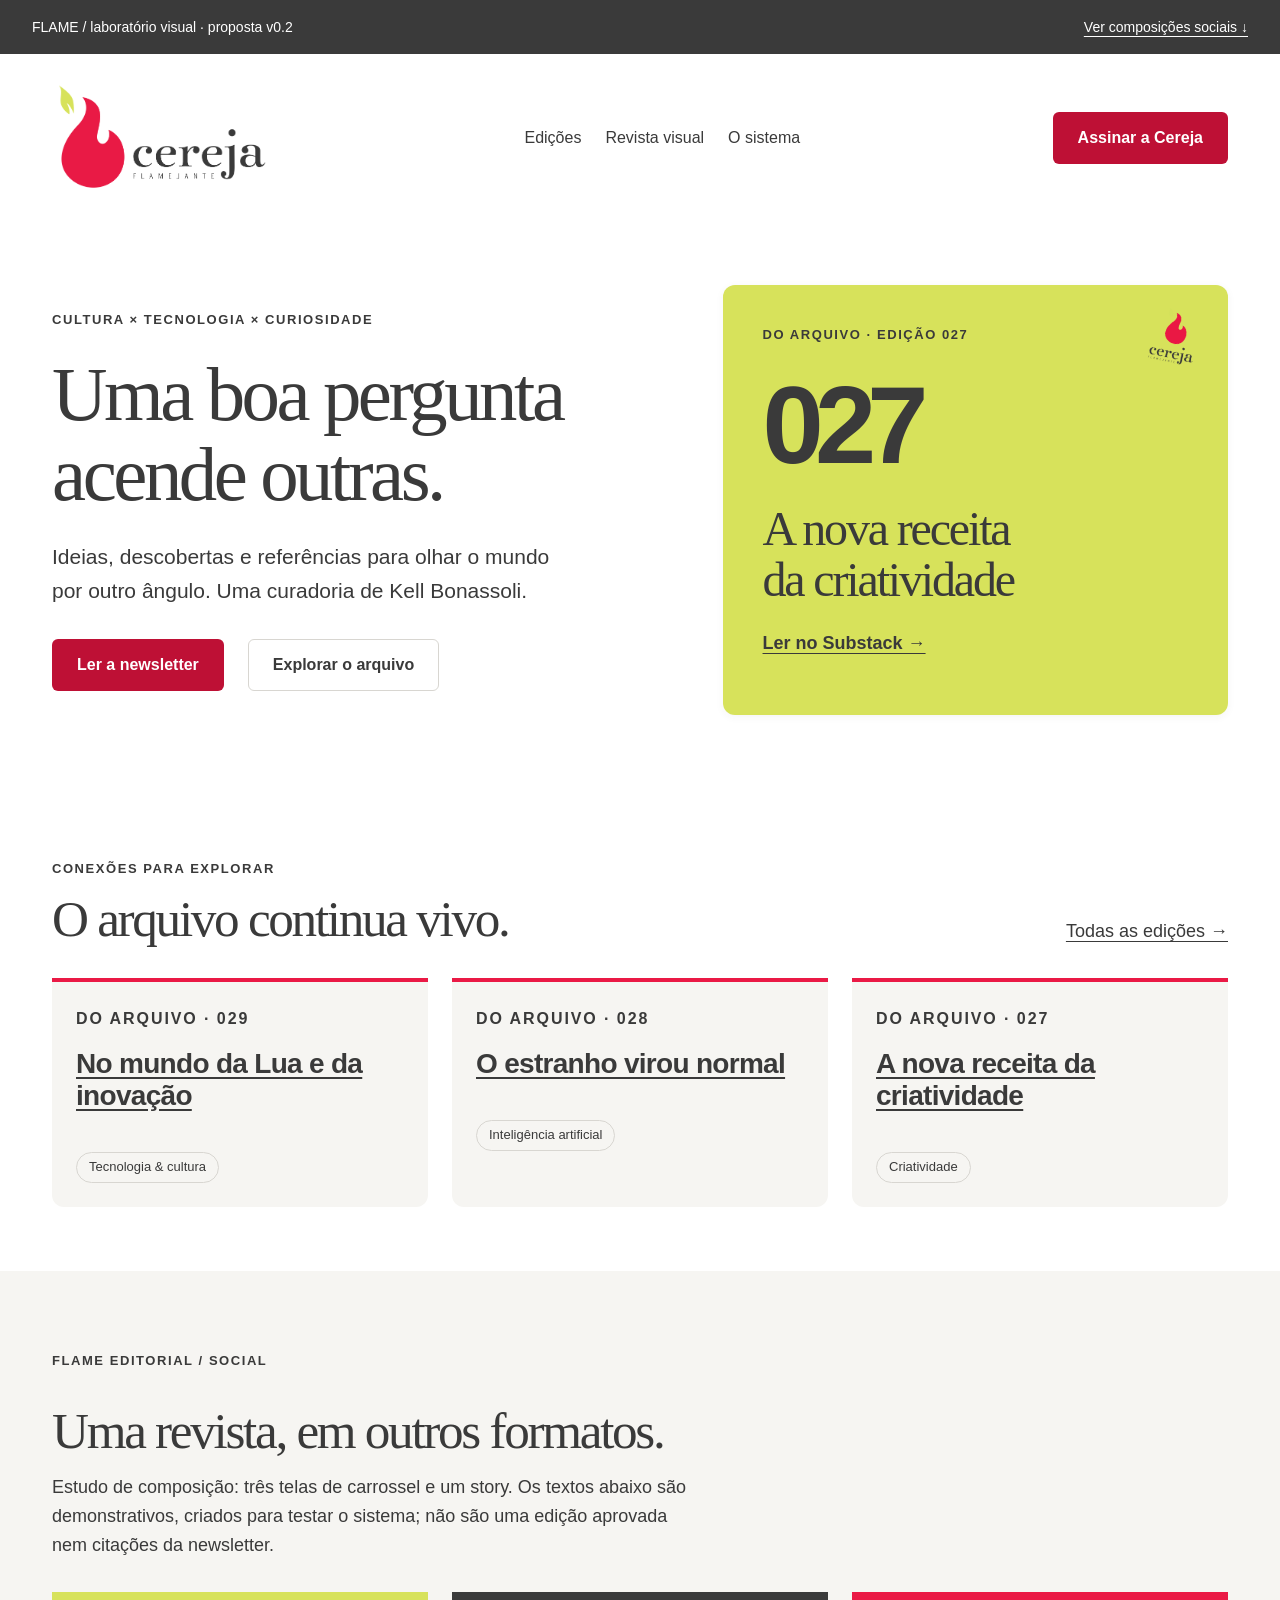
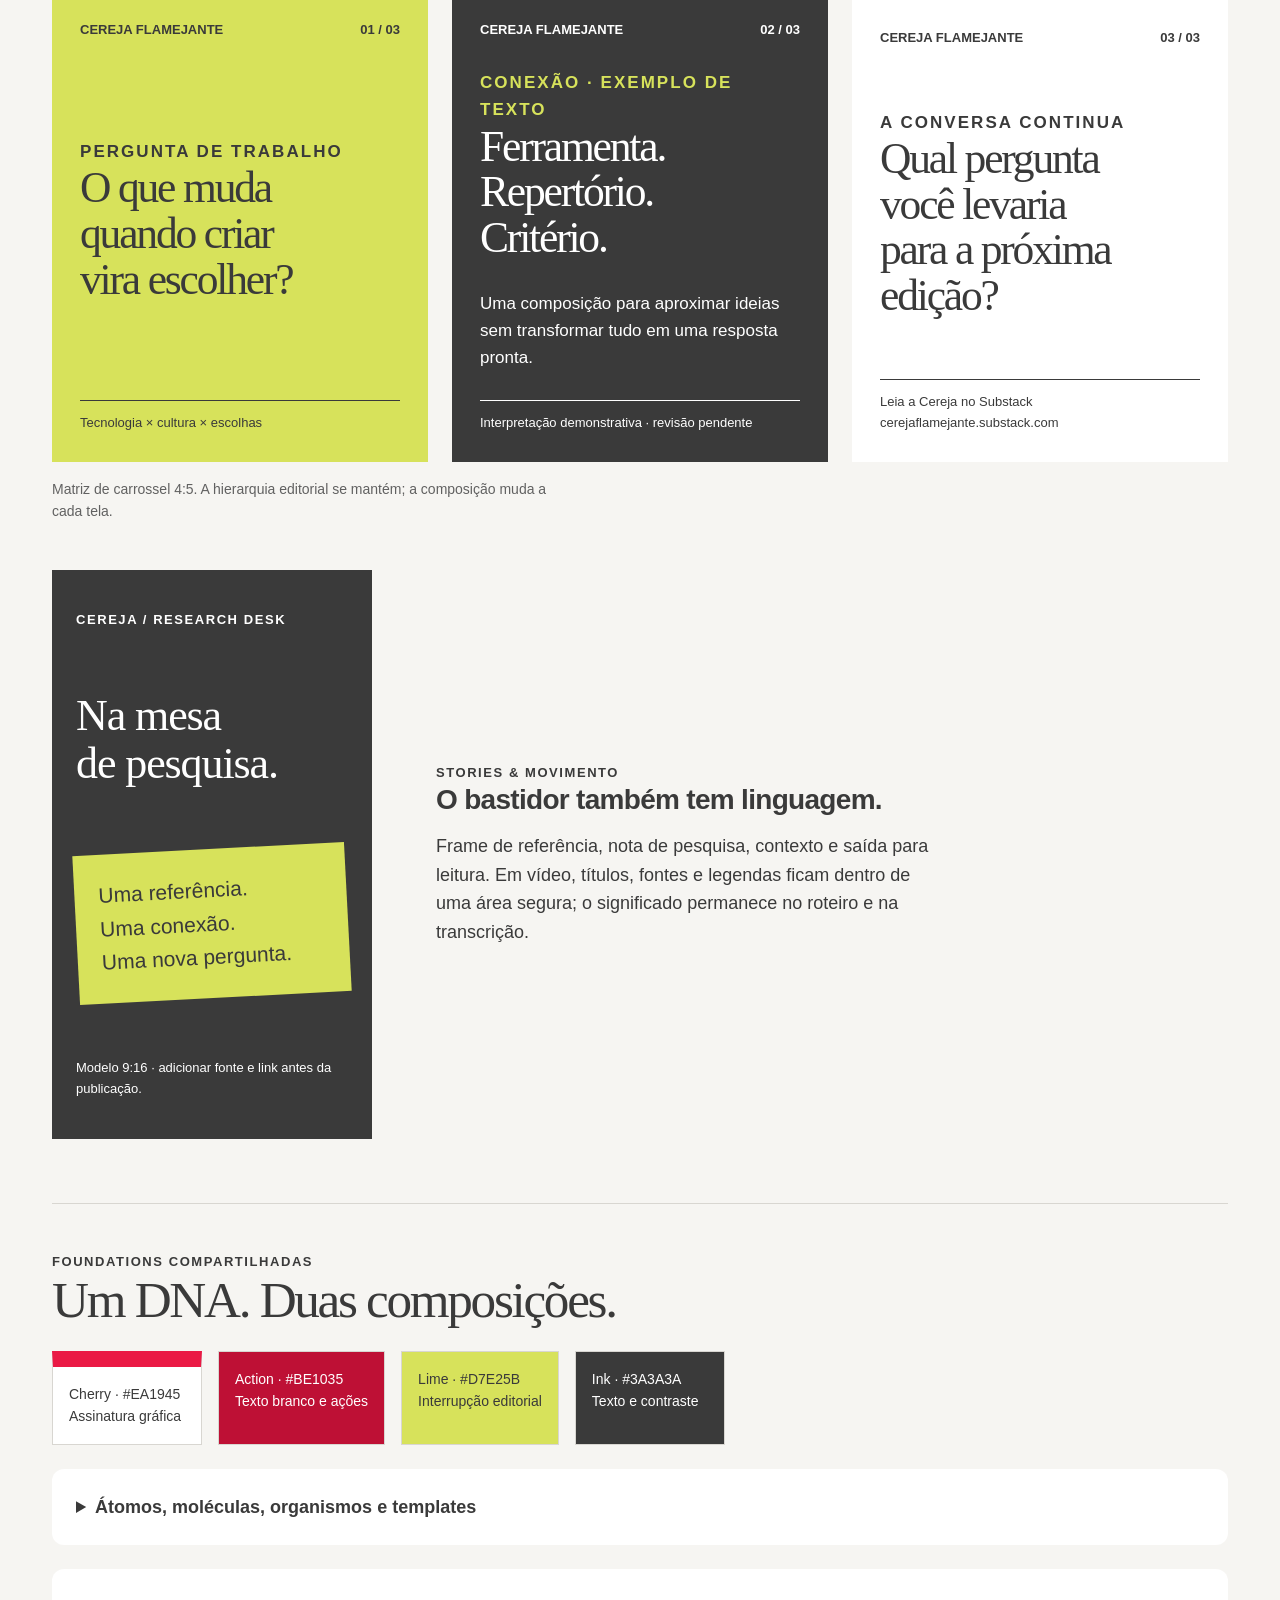
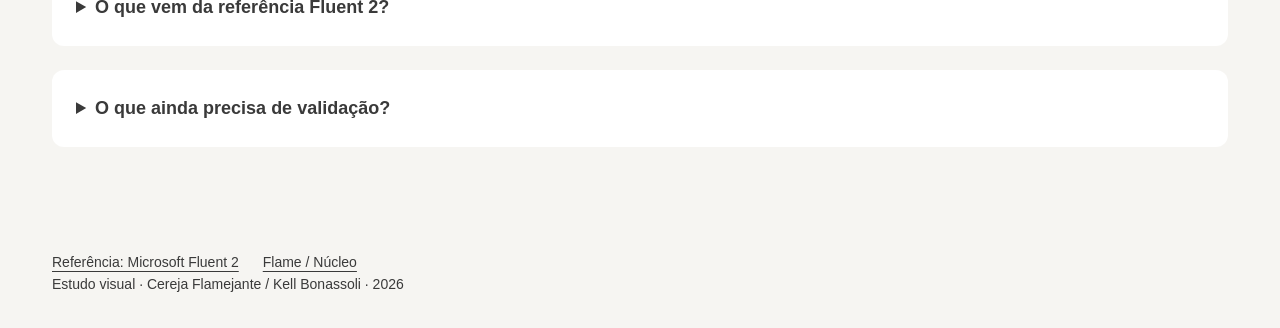
==== brand/flame/prototype/index.html @ 0064be0f "feat(flame): add Cereja web and social visual prototype" ====
<!doctype html>
<html lang="pt-BR"><head><meta charset="utf-8"><meta name="viewport" content="width=device-width,initial-scale=1"><title>Flame × Fluent 2 — laboratório visual Cereja</title><link rel="stylesheet" href="tokens.css"><link rel="icon" href="assets/simbolo.png"></head>
<body><a class="skip" href="#conteudo">Pular para o conteúdo</a>
<div class="top"><span>FLAME / laboratório visual · proposta v0.2</span><a href="#social">Ver composições sociais ↓</a></div>
<main id="conteudo">
<div class="site"><div class="wrap">
<header><img class="logo" src="assets/logo.png" alt="Cereja Flamejante"><nav aria-label="Navegação do protótipo"><a href="#edicoes">Edições</a><a href="#social">Revista visual</a><a href="#sistema">O sistema</a></nav><a class="button" href="https://cerejaflamejante.substack.com/">Assinar a Cereja</a></header>
<section class="hero" aria-label="Abertura do site"><div><p class="eyebrow">Cultura × tecnologia × curiosidade</p><h1>Uma boa pergunta<br>acende outras.</h1><p class="lead">Ideias, descobertas e referências para olhar o mundo por outro ângulo. Uma curadoria de Kell Bonassoli.</p><div class="actions"><a class="button" href="https://cerejaflamejante.substack.com/">Ler a newsletter</a><a class="button secondary" href="#edicoes">Explorar o arquivo</a></div></div>
<aside class="cover"><img class="mark" src="assets/simbolo.png" alt=""><p class="eyebrow">Do arquivo · edição 027</p><div class="number" aria-hidden="true">027</div><h2>A nova receita<br>da criatividade</h2><a class="read" href="https://cerejaflamejante.substack.com/p/027-a-nova-receita-da-criatividade">Ler no Substack →</a></aside></section>
<section id="edicoes" class="section"><div class="section-heading"><div><p class="eyebrow">Conexões para explorar</p><h2>O arquivo continua vivo.</h2></div><a href="https://cerejaflamejante.substack.com/archive">Todas as edições →</a></div>
<div class="issue-grid"><article class="issue"><p class="eyebrow">Do arquivo · 029</p><h3><a href="https://cerejaflamejante.substack.com/p/029-no-mundo-da-lua-e-da-inovacao">No mundo da Lua e da inovação</a></h3><span class="tag">Tecnologia & cultura</span></article><article class="issue"><p class="eyebrow">Do arquivo · 028</p><h3><a href="https://cerejaflamejante.substack.com/p/028-o-estranho-virou-normal">O estranho virou normal</a></h3><span class="tag">Inteligência artificial</span></article><article class="issue"><p class="eyebrow">Do arquivo · 027</p><h3><a href="https://cerejaflamejante.substack.com/p/027-a-nova-receita-da-criatividade">A nova receita da criatividade</a></h3><span class="tag">Criatividade</span></article></div></section>
</div></div>
<div class="wrap">
<section id="social" class="lab"><p class="eyebrow">Flame Editorial / Social</p><h2>Uma revista, em outros formatos.</h2><p>Estudo de composição: três telas de carrossel e um story. Os textos abaixo são demonstrativos, criados para testar o sistema; não são uma edição aprovada nem citações da newsletter.</p>
<div class="social-grid">
<article class="slide"><div class="ordinal"><span>CEREJA FLAMEJANTE</span><span>01 / 03</span></div><div><p class="eyebrow">Pergunta de trabalho</p><h3>O que muda<br>quando criar<br>vira escolher?</h3></div><p class="bottom">Tecnologia × cultura × escolhas</p></article>
<article class="slide dark"><div class="ordinal"><span>CEREJA FLAMEJANTE</span><span>02 / 03</span></div><div><p class="eyebrow">Conexão · exemplo de texto</p><h3>Ferramenta.<br>Repertório.<br>Critério.</h3></div><p>Uma composição para aproximar ideias sem transformar tudo em uma resposta pronta.</p><p class="bottom">Interpretação demonstrativa · revisão pendente</p></article>
<article class="slide paper"><div class="ordinal"><span>CEREJA FLAMEJANTE</span><span>03 / 03</span></div><div><p class="eyebrow">A conversa continua</p><h3>Qual pergunta<br>você levaria<br>para a próxima<br>edição?</h3></div><p class="bottom">Leia a Cereja no Substack<br>cerejaflamejante.substack.com</p></article>
</div>
<p class="caption">Matriz de carrossel 4:5. A hierarquia editorial se mantém; a composição muda a cada tela.</p>
<div class="story-row"><article class="story"><p class="eyebrow">Cereja / Research Desk</p><h3>Na mesa<br>de pesquisa.</h3><p class="note">Uma referência.<br>Uma conexão.<br>Uma nova pergunta.</p><p class="story-meta">Modelo 9:16 · adicionar fonte e link antes da publicação.</p></article><div class="story-description"><p class="eyebrow">Stories & movimento</p><h3>O bastidor também tem linguagem.</h3><p>Frame de referência, nota de pesquisa, contexto e saída para leitura. Em vídeo, títulos, fontes e legendas ficam dentro de uma área segura; o significado permanece no roteiro e na transcrição.</p></div></div>
</section>
<section id="sistema" class="spec"><p class="eyebrow">Foundations compartilhadas</p><h2>Um DNA. Duas composições.</h2><div class="swatches"><div class="swatch cherry">Cherry · #EA1945<br>Assinatura gráfica</div><div class="swatch action">Action · #BE1035<br>Texto branco e ações</div><div class="swatch lime">Lime · #D7E25B<br>Interrupção editorial</div><div class="swatch ink">Ink · #3A3A3A<br>Texto e contraste</div></div>
<details><summary>Átomos, moléculas, organismos e templates</summary><p>Átomos: cor, tipo, espaço, borda, forma e foco. Moléculas: ação, metadado, tag e referência. Organismos: hero, coleção de edições, sequência editorial e Research Desk. Templates: abertura web, carrossel 4:5 e story 9:16.</p></details>
<details><summary>O que vem da referência Fluent 2?</summary><p>Superfícies, profundidade discreta, controles suaves e organização por tokens. Esta implementação HTML/CSS é original para Flame e não usa a biblioteca Fluent UI. A direção editorial e os assets são da Cereja. Nenhuma fonte, ícone ou imagem da Microsoft foi incorporada.</p></details>
<details><summary>O que ainda precisa de validação?</summary><p>Tipografia definitiva da marca, avaliação visual de Kell, zoom, leitor de tela, áreas seguras por plataforma e exportação final de peças. Este protótipo não altera o site em produção.</p></details>
</section>
<footer><a href="https://fluent2.microsoft.design/">Referência: Microsoft Fluent 2</a><a href="https://github.com/eusouakell/cereja-knowledge-system">Flame / Núcleo</a><p>Estudo visual · Cereja Flamejante / Kell Bonassoli · 2026</p></footer></div>
</main></body></html>
---- brand/flame/prototype/tokens.css ----
:root{
--flame-brand-cherry:#EA1945;--flame-action-cherry:#BE1035;--flame-brand-lime:#D7E25B;--flame-ink:#3A3A3A;
--color-canvas:#fff;--color-surface-soft:#F6F5F2;--color-surface-raised:#fff;--color-text:var(--flame-ink);--color-muted:#616161;--color-border:#D8D6D1;--color-action:var(--flame-action-cherry);--color-focus:var(--flame-action-cherry);
--font-display:Georgia,'Times New Roman',serif;--font-body:Arial,Helvetica,sans-serif;
--space-xs:4px;--space-sm:8px;--space-md:16px;--space-lg:24px;--space-xl:32px;--space-section:64px;
--radius-control:6px;--radius-surface:12px;--radius-editorial:0;--radius-tag:999px;
--shadow-rest:0 2px 8px #3a3a3a0d;--shadow-hover:0 8px 24px #3a3a3a14;--motion-fast:160ms;--ease-standard:cubic-bezier(.2,.7,.2,1);
}
*{box-sizing:border-box}html{scroll-behavior:auto}body{margin:0;background:var(--color-surface-soft);color:var(--color-text);font:18px/1.6 var(--font-body)}a{color:inherit;text-underline-offset:4px}a:hover{color:var(--color-action)}a:focus-visible,summary:focus-visible{outline:3px solid var(--color-focus);outline-offset:5px}h1,h2,h3,p{margin:0}h1,h2{font-family:var(--font-display);font-weight:400;letter-spacing:-.045em;line-height:1.05}h1{font-size:clamp(48px,6vw,84px)}h2{font-size:clamp(36px,4vw,56px)}h3{line-height:1.15;letter-spacing:-.025em;font-size:28px}.wrap{max-width:1240px;margin:auto;padding:0 32px}.top{padding:16px 32px;background:var(--flame-ink);color:white;font-size:14px;display:flex;justify-content:space-between;gap:16px;flex-wrap:wrap}.top a:hover{color:var(--flame-brand-lime)}.site{background:var(--color-canvas)}header{padding:28px 0;display:flex;justify-content:space-between;align-items:center;gap:24px}.logo{width:220px;height:auto}nav,.actions{display:flex;align-items:center;gap:24px;flex-wrap:wrap}nav a{text-decoration:none;font-size:16px}.button{display:inline-flex;align-items:center;justify-content:center;min-height:48px;padding:12px 24px;border-radius:var(--radius-control);background:var(--color-action);color:white;font-size:16px;font-weight:700;text-decoration:none;border:1px solid transparent;transition:box-shadow var(--motion-fast) var(--ease-standard)}.button:hover{color:white;box-shadow:var(--shadow-hover)}.secondary{background:white;border-color:var(--color-border);color:var(--flame-ink)}.secondary:hover{color:var(--color-action)}.eyebrow{font-size:13px;font-weight:700;text-transform:uppercase;letter-spacing:.12em}.hero{display:grid;grid-template-columns:1.2fr 1fr;gap:64px;align-items:center;padding:64px 0 80px}.hero .eyebrow{margin-bottom:24px}.lead{font-size:21px;max-width:45ch;margin:24px 0 32px}.cover{position:relative;padding:40px;background:var(--flame-brand-lime);border-radius:var(--radius-surface);box-shadow:var(--shadow-rest);overflow:hidden;min-height:430px}.cover .number{font-size:110px;font-weight:800;line-height:1;letter-spacing:-.08em;margin:24px 0}.cover h2{font-size:48px}.cover .read{display:inline-block;margin-top:24px;font-weight:700}.cover .mark{position:absolute;right:24px;top:24px;width:58px;transform:rotate(12deg)}.section{padding:64px 0}.section-heading{display:flex;justify-content:space-between;align-items:end;gap:24px;margin-bottom:32px}.section-heading h2{margin-top:12px}.issue-grid{display:grid;grid-template-columns:repeat(3,1fr);gap:24px}.issue{border-top:4px solid var(--flame-brand-cherry);padding:24px;background:var(--color-surface-soft);border-radius:0 0 var(--radius-surface) var(--radius-surface)}.issue h3{margin:16px 0}.issue p{font-size:16px}.tag{display:inline-block;border:1px solid var(--color-border);border-radius:var(--radius-tag);padding:4px 12px;font-size:13px;margin-top:24px}.lab{padding:64px 0}.lab>p{max-width:65ch;margin:16px 0 32px}.social-grid{display:grid;grid-template-columns:repeat(3,1fr);gap:24px}.slide{aspect-ratio:4/5;padding:28px;background:var(--flame-brand-lime);display:flex;flex-direction:column;justify-content:space-between;overflow:hidden}.slide h3{font-family:var(--font-display);font-weight:400;font-size:clamp(32px,3.4vw,48px);letter-spacing:-.05em;line-height:1.05}.slide p{font-size:17px}.slide .ordinal{font-size:13px;font-weight:700;display:flex;justify-content:space-between}.slide .giant{font-size:72px;line-height:1;font-weight:800;letter-spacing:-.07em}.slide.dark{background:var(--flame-ink);color:white}.slide.dark .eyebrow{color:var(--flame-brand-lime)}.slide.paper{background:white;border-top:8px solid var(--flame-brand-cherry)}.slide .bottom{font-size:13px;border-top:1px solid currentColor;padding-top:12px}.story-row{display:grid;grid-template-columns:320px 1fr;gap:64px;align-items:center;margin-top:48px}.story{aspect-ratio:9/16;background:var(--flame-ink);color:white;padding:40px 24px;display:flex;flex-direction:column;justify-content:space-between}.story h3{font:400 44px/1.1 var(--font-display)}.story .note{padding:24px;background:var(--flame-brand-lime);color:var(--flame-ink);transform:rotate(-3deg);font-size:21px}.story-meta{font-size:13px}.story-description h3{margin-bottom:16px}.story-description p{max-width:50ch}.spec{padding:48px 0;border-top:1px solid var(--color-border)}details{margin:24px 0;background:white;padding:24px;border-radius:var(--radius-surface)}summary{cursor:pointer;font-weight:700}details p{margin-top:16px}.swatches{display:flex;gap:16px;flex-wrap:wrap;margin:24px 0}.swatch{padding:16px;border:1px solid var(--color-border);min-width:150px;font-size:14px}.cherry{background:white;border-top:16px solid var(--flame-brand-cherry)}.action{background:var(--color-action);color:white}.lime{background:var(--flame-brand-lime)}.ink{background:var(--flame-ink);color:white}.skip{position:absolute;top:-100px;left:16px;background:white;padding:16px;z-index:2}.skip:focus{top:16px}.caption{font-size:14px;color:var(--color-muted);margin-top:16px}footer{padding:32px 0;font-size:14px}footer a{margin-right:24px}
@media(max-width:900px){header{flex-wrap:wrap}header nav{order:3;width:100%}.hero{gap:32px}.issue-grid{grid-template-columns:1fr}.social-grid{grid-template-columns:repeat(2,1fr)}.slide h3{font-size:40px}}
@media(max-width:620px){.wrap{padding:0 20px}.top{padding:12px 20px}.hero{grid-template-columns:1fr;padding-top:32px;gap:32px}.logo{width:180px}.hero .cover{min-height:380px;padding:28px}.section-heading{align-items:start;flex-direction:column}.social-grid{grid-template-columns:1fr}.slide{max-width:420px;width:100%;margin:auto}.slide h3{font-size:48px}.story-row{grid-template-columns:1fr;gap:32px}.story{max-width:320px;width:100%;margin:auto}.section,.lab{padding:48px 0}.lead{font-size:20px}}
@media(prefers-reduced-motion:reduce){html{scroll-behavior:auto}*{transition:none!important}}
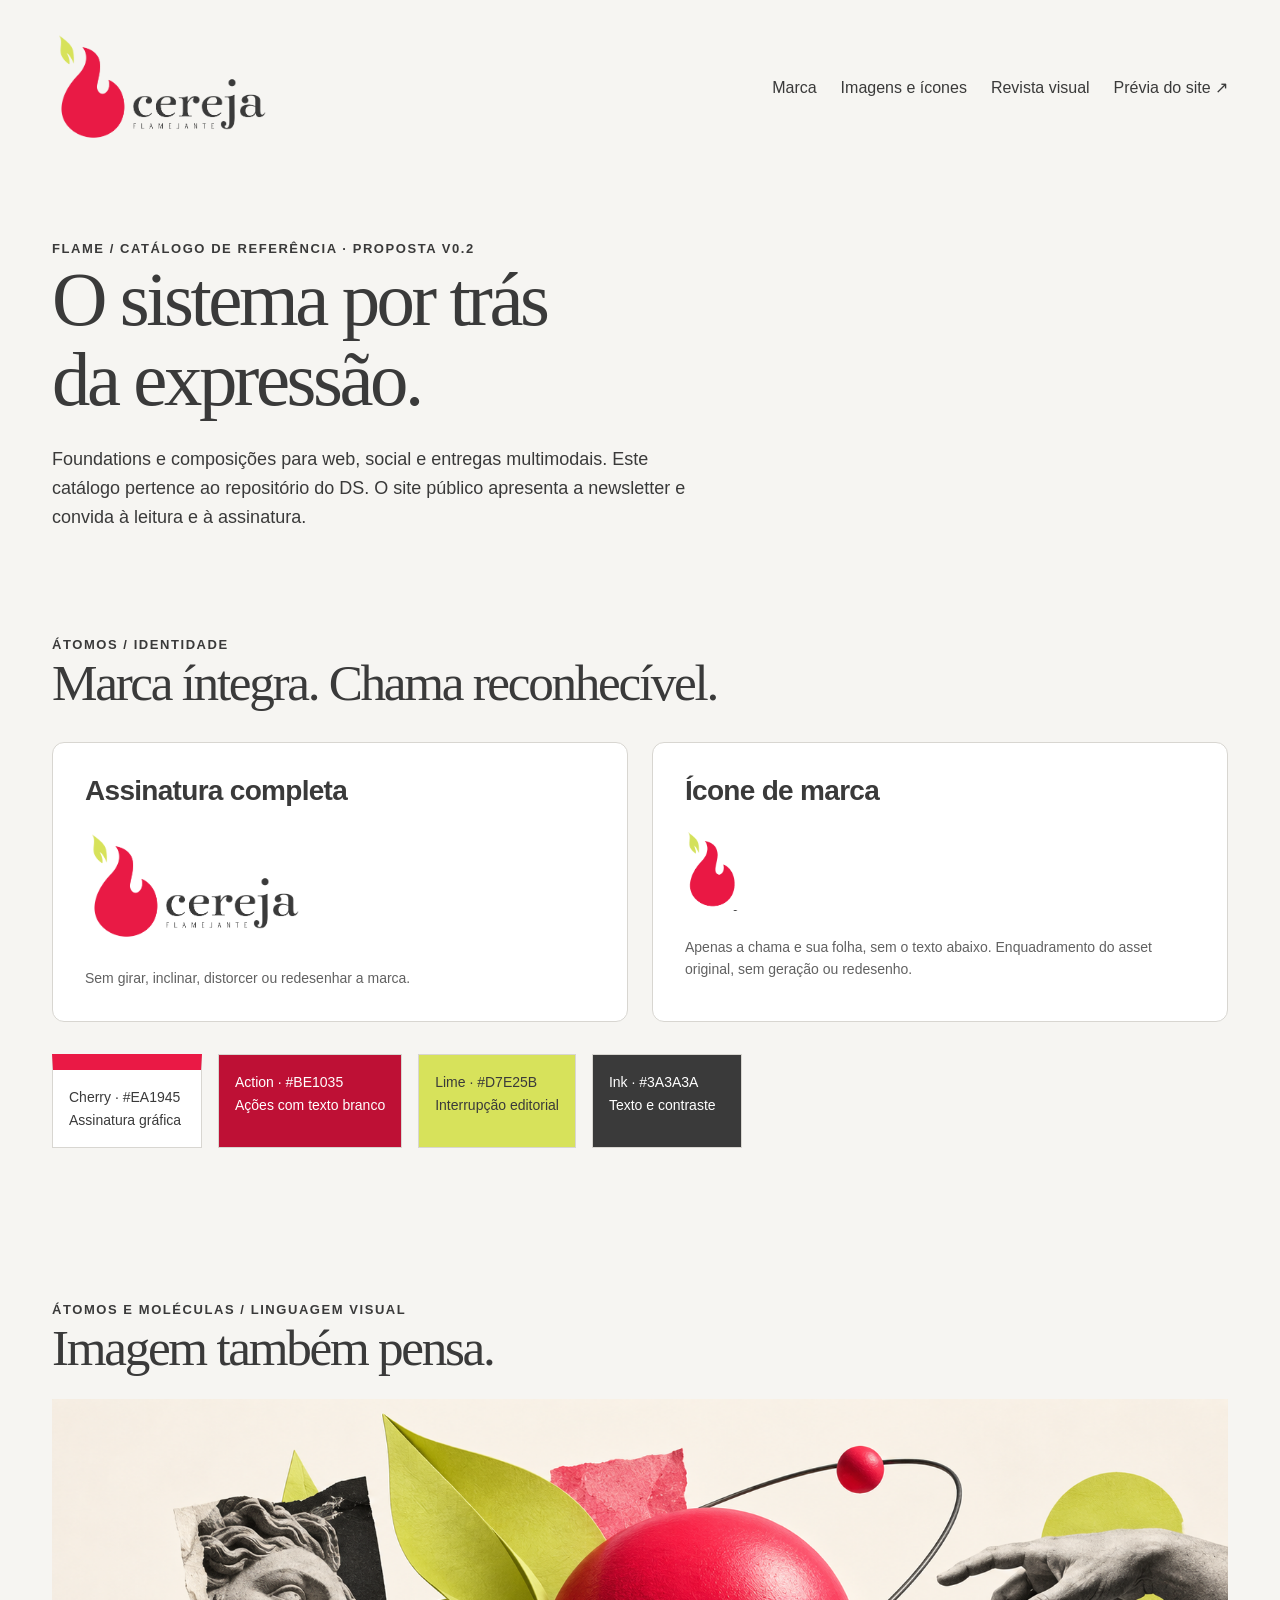
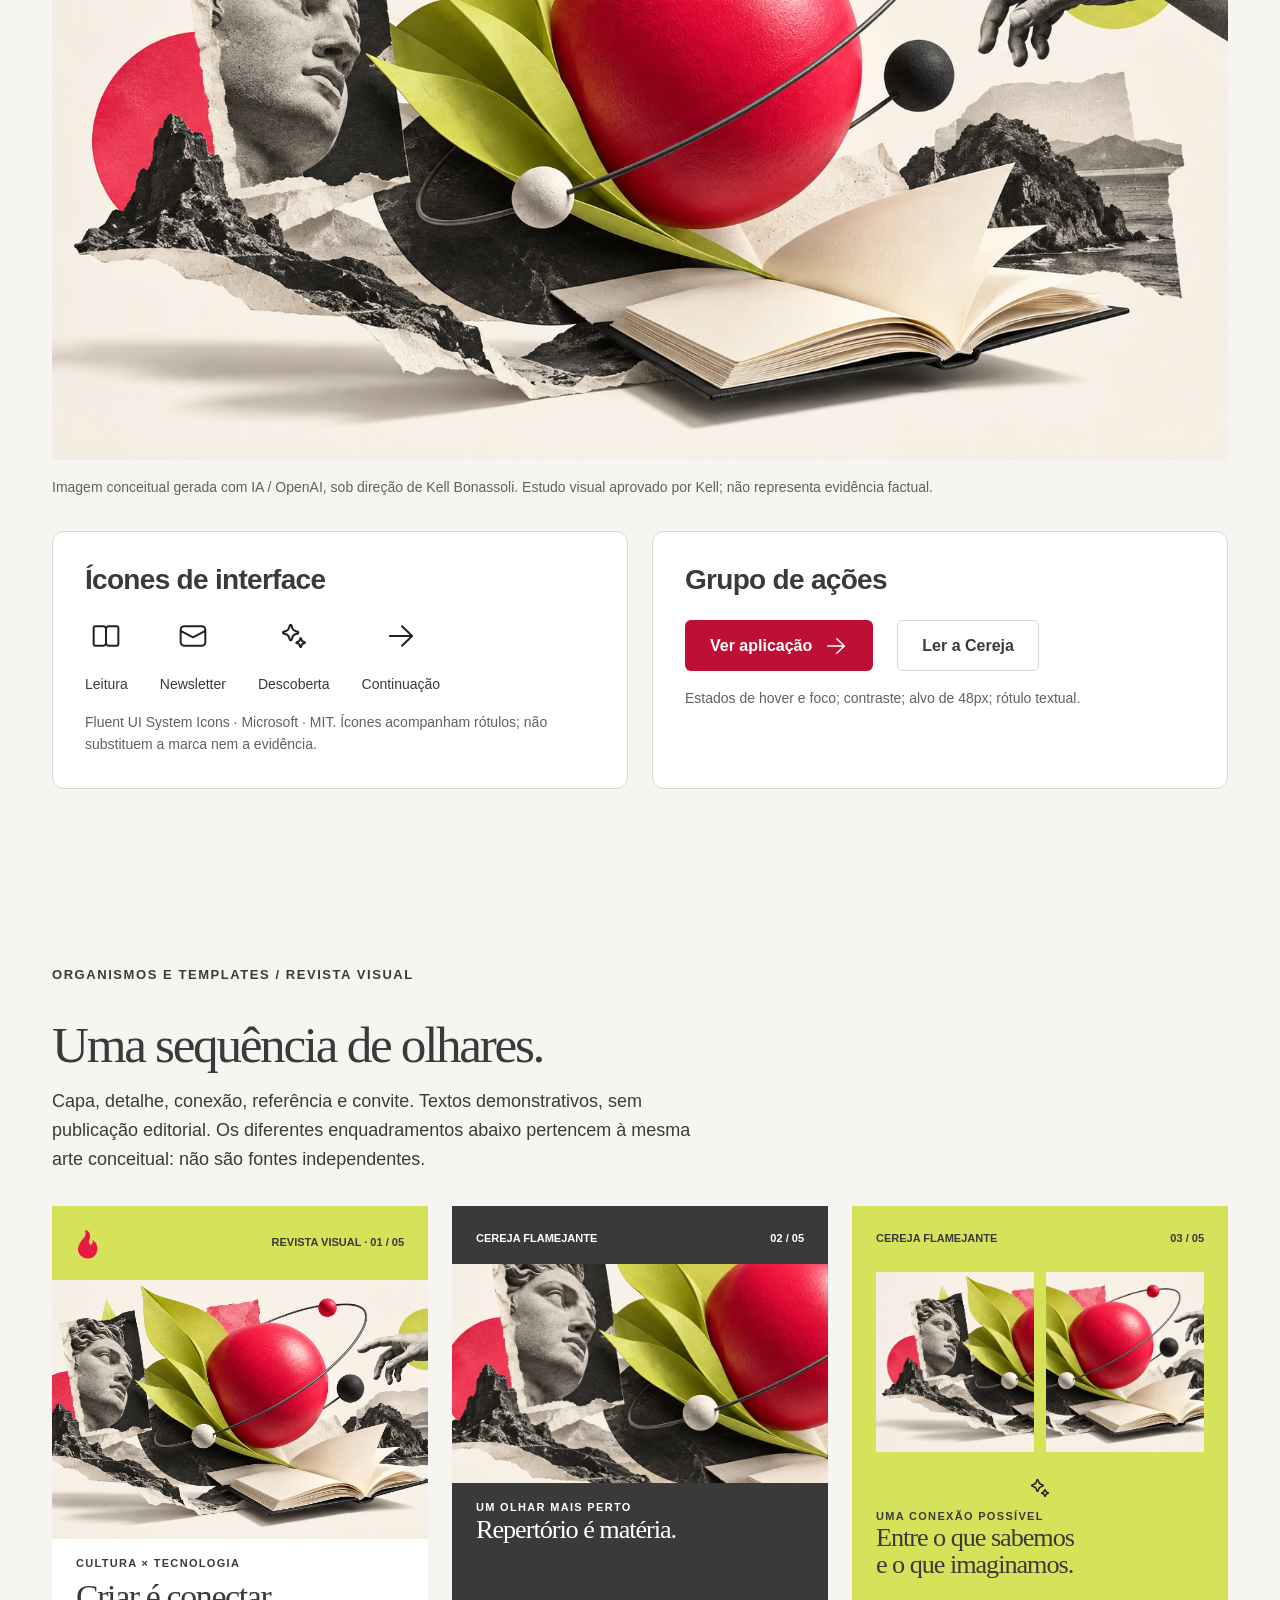
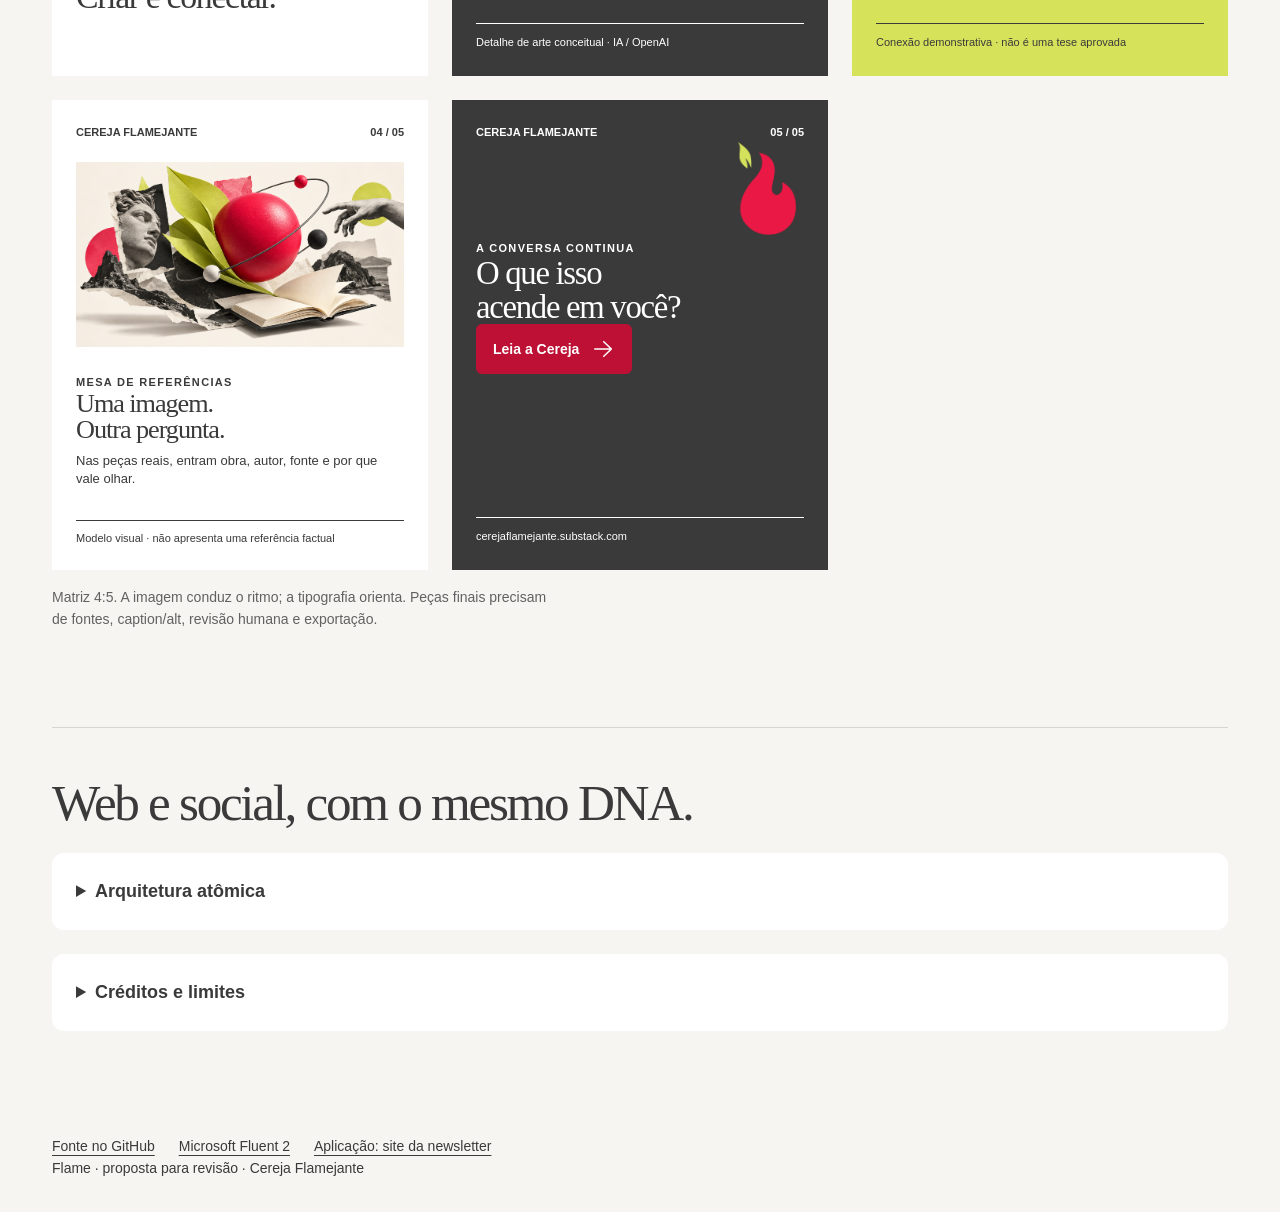
==== commit 7a6785e6: "feat(flame): separate catalogue and newsletter site; add visual media and brand rules" ====
--- a/brand/flame/prototype/index.html
+++ b/brand/flame/prototype/index.html
@@ -1,29 +1,17 @@
-<!doctype html>
-<html lang="pt-BR"><head><meta charset="utf-8"><meta name="viewport" content="width=device-width,initial-scale=1"><title>Flame × Fluent 2 — laboratório visual Cereja</title><link rel="stylesheet" href="tokens.css"><link rel="icon" href="assets/simbolo.png"></head>
-<body><a class="skip" href="#conteudo">Pular para o conteúdo</a>
-<div class="top"><span>FLAME / laboratório visual · proposta v0.2</span><a href="#social">Ver composições sociais ↓</a></div>
-<main id="conteudo">
-<div class="site"><div class="wrap">
-<header><img class="logo" src="assets/logo.png" alt="Cereja Flamejante"><nav aria-label="Navegação do protótipo"><a href="#edicoes">Edições</a><a href="#social">Revista visual</a><a href="#sistema">O sistema</a></nav><a class="button" href="https://cerejaflamejante.substack.com/">Assinar a Cereja</a></header>
-<section class="hero" aria-label="Abertura do site"><div><p class="eyebrow">Cultura × tecnologia × curiosidade</p><h1>Uma boa pergunta<br>acende outras.</h1><p class="lead">Ideias, descobertas e referências para olhar o mundo por outro ângulo. Uma curadoria de Kell Bonassoli.</p><div class="actions"><a class="button" href="https://cerejaflamejante.substack.com/">Ler a newsletter</a><a class="button secondary" href="#edicoes">Explorar o arquivo</a></div></div>
-<aside class="cover"><img class="mark" src="assets/simbolo.png" alt=""><p class="eyebrow">Do arquivo · edição 027</p><div class="number" aria-hidden="true">027</div><h2>A nova receita<br>da criatividade</h2><a class="read" href="https://cerejaflamejante.substack.com/p/027-a-nova-receita-da-criatividade">Ler no Substack →</a></aside></section>
-<section id="edicoes" class="section"><div class="section-heading"><div><p class="eyebrow">Conexões para explorar</p><h2>O arquivo continua vivo.</h2></div><a href="https://cerejaflamejante.substack.com/archive">Todas as edições →</a></div>
-<div class="issue-grid"><article class="issue"><p class="eyebrow">Do arquivo · 029</p><h3><a href="https://cerejaflamejante.substack.com/p/029-no-mundo-da-lua-e-da-inovacao">No mundo da Lua e da inovação</a></h3><span class="tag">Tecnologia & cultura</span></article><article class="issue"><p class="eyebrow">Do arquivo · 028</p><h3><a href="https://cerejaflamejante.substack.com/p/028-o-estranho-virou-normal">O estranho virou normal</a></h3><span class="tag">Inteligência artificial</span></article><article class="issue"><p class="eyebrow">Do arquivo · 027</p><h3><a href="https://cerejaflamejante.substack.com/p/027-a-nova-receita-da-criatividade">A nova receita da criatividade</a></h3><span class="tag">Criatividade</span></article></div></section>
-</div></div>
-<div class="wrap">
-<section id="social" class="lab"><p class="eyebrow">Flame Editorial / Social</p><h2>Uma revista, em outros formatos.</h2><p>Estudo de composição: três telas de carrossel e um story. Os textos abaixo são demonstrativos, criados para testar o sistema; não são uma edição aprovada nem citações da newsletter.</p>
-<div class="social-grid">
-<article class="slide"><div class="ordinal"><span>CEREJA FLAMEJANTE</span><span>01 / 03</span></div><div><p class="eyebrow">Pergunta de trabalho</p><h3>O que muda<br>quando criar<br>vira escolher?</h3></div><p class="bottom">Tecnologia × cultura × escolhas</p></article>
-<article class="slide dark"><div class="ordinal"><span>CEREJA FLAMEJANTE</span><span>02 / 03</span></div><div><p class="eyebrow">Conexão · exemplo de texto</p><h3>Ferramenta.<br>Repertório.<br>Critério.</h3></div><p>Uma composição para aproximar ideias sem transformar tudo em uma resposta pronta.</p><p class="bottom">Interpretação demonstrativa · revisão pendente</p></article>
-<article class="slide paper"><div class="ordinal"><span>CEREJA FLAMEJANTE</span><span>03 / 03</span></div><div><p class="eyebrow">A conversa continua</p><h3>Qual pergunta<br>você levaria<br>para a próxima<br>edição?</h3></div><p class="bottom">Leia a Cereja no Substack<br>cerejaflamejante.substack.com</p></article>
-</div>
-<p class="caption">Matriz de carrossel 4:5. A hierarquia editorial se mantém; a composição muda a cada tela.</p>
-<div class="story-row"><article class="story"><p class="eyebrow">Cereja / Research Desk</p><h3>Na mesa<br>de pesquisa.</h3><p class="note">Uma referência.<br>Uma conexão.<br>Uma nova pergunta.</p><p class="story-meta">Modelo 9:16 · adicionar fonte e link antes da publicação.</p></article><div class="story-description"><p class="eyebrow">Stories & movimento</p><h3>O bastidor também tem linguagem.</h3><p>Frame de referência, nota de pesquisa, contexto e saída para leitura. Em vídeo, títulos, fontes e legendas ficam dentro de uma área segura; o significado permanece no roteiro e na transcrição.</p></div></div>
-</section>
-<section id="sistema" class="spec"><p class="eyebrow">Foundations compartilhadas</p><h2>Um DNA. Duas composições.</h2><div class="swatches"><div class="swatch cherry">Cherry · #EA1945<br>Assinatura gráfica</div><div class="swatch action">Action · #BE1035<br>Texto branco e ações</div><div class="swatch lime">Lime · #D7E25B<br>Interrupção editorial</div><div class="swatch ink">Ink · #3A3A3A<br>Texto e contraste</div></div>
-<details><summary>Átomos, moléculas, organismos e templates</summary><p>Átomos: cor, tipo, espaço, borda, forma e foco. Moléculas: ação, metadado, tag e referência. Organismos: hero, coleção de edições, sequência editorial e Research Desk. Templates: abertura web, carrossel 4:5 e story 9:16.</p></details>
-<details><summary>O que vem da referência Fluent 2?</summary><p>Superfícies, profundidade discreta, controles suaves e organização por tokens. Esta implementação HTML/CSS é original para Flame e não usa a biblioteca Fluent UI. A direção editorial e os assets são da Cereja. Nenhuma fonte, ícone ou imagem da Microsoft foi incorporada.</p></details>
-<details><summary>O que ainda precisa de validação?</summary><p>Tipografia definitiva da marca, avaliação visual de Kell, zoom, leitor de tela, áreas seguras por plataforma e exportação final de peças. Este protótipo não altera o site em produção.</p></details>
-</section>
-<footer><a href="https://fluent2.microsoft.design/">Referência: Microsoft Fluent 2</a><a href="https://github.com/eusouakell/cereja-knowledge-system">Flame / Núcleo</a><p>Estudo visual · Cereja Flamejante / Kell Bonassoli · 2026</p></footer></div>
-</main></body></html>+<!doctype html><html lang="pt-BR"><head><meta charset="utf-8"><meta name="viewport" content="width=device-width,initial-scale=1"><title>Flame — catálogo do design system</title><link rel="stylesheet" href="tokens.css"><link rel="icon" href="assets/flame.svg"></head><body><a class="skip" href="#conteudo">Pular para o conteúdo</a>
+<div class="wrap"><header class="ds-header"><img class="logo" src="assets/logo.png" alt="Cereja Flamejante"><nav class="ds-nav" aria-label="Catálogo Flame"><a href="#marca">Marca</a><a href="#midia">Imagens e ícones</a><a href="#social">Revista visual</a><a href="site.html">Prévia do site ↗</a></nav></header>
+<main id="conteudo"><section class="ds-intro"><p class="eyebrow">Flame / catálogo de referência · proposta v0.2</p><h1>O sistema por trás<br>da expressão.</h1><p>Foundations e composições para web, social e entregas multimodais. Este catálogo pertence ao repositório do DS. O site público apresenta a newsletter e convida à leitura e à assinatura.</p></section>
+<section id="marca" class="section"><p class="eyebrow">Átomos / identidade</p><h2>Marca íntegra. Chama reconhecível.</h2><div class="sample-grid"><article class="sample"><h3>Assinatura completa</h3><img class="logo" src="assets/logo.png" alt="Cereja Flamejante"><p class="caption">Sem girar, inclinar, distorcer ou redesenhar a marca.</p></article><article class="sample"><h3>Ícone de marca</h3><img src="assets/flame.svg" width="56" height="80" alt="Chama Cereja"><p class="caption">Apenas a chama e sua folha, sem o texto abaixo. Enquadramento do asset original, sem geração ou redesenho.</p></article></div>
+<div class="swatches"><div class="swatch cherry">Cherry · #EA1945<br>Assinatura gráfica</div><div class="swatch action">Action · #BE1035<br>Ações com texto branco</div><div class="swatch lime">Lime · #D7E25B<br>Interrupção editorial</div><div class="swatch ink">Ink · #3A3A3A<br>Texto e contraste</div></div></section>
+<section id="midia" class="section"><p class="eyebrow">Átomos e moléculas / linguagem visual</p><h2>Imagem também pensa.</h2><img class="art-example" src="assets/editorial-connections.png" alt="Arte conceitual em colagem: escultura clássica, esfera rosa com órbita, papéis lima e um livro aberto."><p class="caption">Imagem conceitual gerada com IA / OpenAI, sob direção de Kell Bonassoli. Estudo visual aprovado por Kell; não representa evidência factual.</p>
+<div class="sample-grid"><article class="sample"><h3>Ícones de interface</h3><div class="icon-set"><figure><img src="assets/icons/book-open.svg" alt=""><figcaption>Leitura</figcaption></figure><figure><img src="assets/icons/mail.svg" alt=""><figcaption>Newsletter</figcaption></figure><figure><img src="assets/icons/sparkle.svg" alt=""><figcaption>Descoberta</figcaption></figure><figure><img src="assets/icons/arrow-right.svg" alt=""><figcaption>Continuação</figcaption></figure></div><p class="caption">Fluent UI System Icons · Microsoft · MIT. Ícones acompanham rótulos; não substituem a marca nem a evidência.</p></article><article class="sample"><h3>Grupo de ações</h3><div class="actions"><a class="button" href="site.html">Ver aplicação <img class="icon" src="assets/icons/arrow-right.svg" alt=""></a><a class="button secondary" href="https://cerejaflamejante.substack.com/">Ler a Cereja</a></div><p class="caption">Estados de hover e foco; contraste; alvo de 48px; rótulo textual.</p></article></div></section>
+<section id="social" class="lab"><p class="eyebrow">Organismos e templates / revista visual</p><h2>Uma sequência de olhares.</h2><p>Capa, detalhe, conexão, referência e convite. Textos demonstrativos, sem publicação editorial. Os diferentes enquadramentos abaixo pertencem à mesma arte conceitual: não são fontes independentes.</p>
+<div class="magazine">
+<article class="spread art-cover"><div class="ordinal"><img class="brand-icon" src="assets/flame.svg" alt=""><span>REVISTA VISUAL · 01 / 05</span></div><img class="art" src="assets/editorial-connections.png" alt=""><div class="title-block"><p class="kicker">Cultura × tecnologia</p><h3>Criar é conectar.</h3></div></article>
+<article class="spread image-detail"><div class="ordinal"><span>CEREJA FLAMEJANTE</span><span>02 / 05</span></div><div class="detail-window"><img class="art" src="assets/editorial-connections.png" alt="Detalhe da escultura e dos papéis na colagem."></div><p class="kicker">Um olhar mais perto</p><h3>Repertório é matéria.</h3><p class="foot">Detalhe de arte conceitual · IA / OpenAI</p></article>
+<article class="spread connection"><div class="ordinal"><span>CEREJA FLAMEJANTE</span><span>03 / 05</span></div><div class="visual-pair"><img class="culture" src="assets/editorial-connections.png" alt="Enquadramento cultural da mesma arte."><img class="technology" src="assets/editorial-connections.png" alt="Enquadramento orbital da mesma arte."></div><img class="icon" src="assets/icons/sparkle.svg" alt=""><p class="kicker">Uma conexão possível</p><h3>Entre o que sabemos<br>e o que imaginamos.</h3><p class="foot">Conexão demonstrativa · não é uma tese aprovada</p></article>
+<article class="spread reference-spread"><div class="ordinal"><span>CEREJA FLAMEJANTE</span><span>04 / 05</span></div><img class="reference-image" src="assets/editorial-connections.png" alt="Livro aberto na arte conceitual."><p class="kicker">Mesa de referências</p><h3>Uma imagem.<br>Outra pergunta.</h3><p>Nas peças reais, entram obra, autor, fonte e por que vale olhar.</p><p class="foot">Modelo visual · não apresenta uma referência factual</p></article>
+<article class="spread exit-spread"><div class="ordinal"><span>CEREJA FLAMEJANTE</span><span>05 / 05</span></div><img class="large-flame" src="assets/flame.svg" alt=""><div><p class="kicker">A conversa continua</p><h3>O que isso<br>acende em você?</h3></div><a class="button" href="https://cerejaflamejante.substack.com/">Leia a Cereja <img class="icon" src="assets/icons/arrow-right.svg" alt=""></a><p class="foot">cerejaflamejante.substack.com</p></article>
+</div><p class="caption">Matriz 4:5. A imagem conduz o ritmo; a tipografia orienta. Peças finais precisam de fontes, caption/alt, revisão humana e exportação.</p></section>
+<section class="spec"><h2>Web e social, com o mesmo DNA.</h2><details><summary>Arquitetura atômica</summary><p>Átomos: cor, tipo, espaço, foco, marca, ícone e imagem. Moléculas: ação, metadado e linha de fonte. Organismos: hero, EvidenceStack, composição editorial e Research Desk. Templates: site de entrada, carrossel, stories e roteiro audiovisual.</p></details><details><summary>Créditos e limites</summary><p>Identidade: Cereja Flamejante / Kell Bonassoli. Referência de UI: Microsoft Fluent 2. Ícones: Microsoft Fluent UI System Icons, MIT. Arte: gerada com IA / OpenAI sob direção de Kell. Imagens conceituais nunca substituem fontes. Este catálogo não é o site público, nem uma migração de produção.</p></details></section>
+</main><footer><a href="https://github.com/eusouakell/cereja-knowledge-system/tree/flame-fluent-cereja/brand/flame">Fonte no GitHub</a><a href="https://fluent2.microsoft.design/">Microsoft Fluent 2</a><a href="site.html">Aplicação: site da newsletter</a><p>Flame · proposta para revisão · Cereja Flamejante</p></footer></div></body></html>
--- a/brand/flame/prototype/tokens.css
+++ b/brand/flame/prototype/tokens.css
@@ -6,7 +6,15 @@
 --radius-control:6px;--radius-surface:12px;--radius-editorial:0;--radius-tag:999px;
 --shadow-rest:0 2px 8px #3a3a3a0d;--shadow-hover:0 8px 24px #3a3a3a14;--motion-fast:160ms;--ease-standard:cubic-bezier(.2,.7,.2,1);
 }
-*{box-sizing:border-box}html{scroll-behavior:auto}body{margin:0;background:var(--color-surface-soft);color:var(--color-text);font:18px/1.6 var(--font-body)}a{color:inherit;text-underline-offset:4px}a:hover{color:var(--color-action)}a:focus-visible,summary:focus-visible{outline:3px solid var(--color-focus);outline-offset:5px}h1,h2,h3,p{margin:0}h1,h2{font-family:var(--font-display);font-weight:400;letter-spacing:-.045em;line-height:1.05}h1{font-size:clamp(48px,6vw,84px)}h2{font-size:clamp(36px,4vw,56px)}h3{line-height:1.15;letter-spacing:-.025em;font-size:28px}.wrap{max-width:1240px;margin:auto;padding:0 32px}.top{padding:16px 32px;background:var(--flame-ink);color:white;font-size:14px;display:flex;justify-content:space-between;gap:16px;flex-wrap:wrap}.top a:hover{color:var(--flame-brand-lime)}.site{background:var(--color-canvas)}header{padding:28px 0;display:flex;justify-content:space-between;align-items:center;gap:24px}.logo{width:220px;height:auto}nav,.actions{display:flex;align-items:center;gap:24px;flex-wrap:wrap}nav a{text-decoration:none;font-size:16px}.button{display:inline-flex;align-items:center;justify-content:center;min-height:48px;padding:12px 24px;border-radius:var(--radius-control);background:var(--color-action);color:white;font-size:16px;font-weight:700;text-decoration:none;border:1px solid transparent;transition:box-shadow var(--motion-fast) var(--ease-standard)}.button:hover{color:white;box-shadow:var(--shadow-hover)}.secondary{background:white;border-color:var(--color-border);color:var(--flame-ink)}.secondary:hover{color:var(--color-action)}.eyebrow{font-size:13px;font-weight:700;text-transform:uppercase;letter-spacing:.12em}.hero{display:grid;grid-template-columns:1.2fr 1fr;gap:64px;align-items:center;padding:64px 0 80px}.hero .eyebrow{margin-bottom:24px}.lead{font-size:21px;max-width:45ch;margin:24px 0 32px}.cover{position:relative;padding:40px;background:var(--flame-brand-lime);border-radius:var(--radius-surface);box-shadow:var(--shadow-rest);overflow:hidden;min-height:430px}.cover .number{font-size:110px;font-weight:800;line-height:1;letter-spacing:-.08em;margin:24px 0}.cover h2{font-size:48px}.cover .read{display:inline-block;margin-top:24px;font-weight:700}.cover .mark{position:absolute;right:24px;top:24px;width:58px;transform:rotate(12deg)}.section{padding:64px 0}.section-heading{display:flex;justify-content:space-between;align-items:end;gap:24px;margin-bottom:32px}.section-heading h2{margin-top:12px}.issue-grid{display:grid;grid-template-columns:repeat(3,1fr);gap:24px}.issue{border-top:4px solid var(--flame-brand-cherry);padding:24px;background:var(--color-surface-soft);border-radius:0 0 var(--radius-surface) var(--radius-surface)}.issue h3{margin:16px 0}.issue p{font-size:16px}.tag{display:inline-block;border:1px solid var(--color-border);border-radius:var(--radius-tag);padding:4px 12px;font-size:13px;margin-top:24px}.lab{padding:64px 0}.lab>p{max-width:65ch;margin:16px 0 32px}.social-grid{display:grid;grid-template-columns:repeat(3,1fr);gap:24px}.slide{aspect-ratio:4/5;padding:28px;background:var(--flame-brand-lime);display:flex;flex-direction:column;justify-content:space-between;overflow:hidden}.slide h3{font-family:var(--font-display);font-weight:400;font-size:clamp(32px,3.4vw,48px);letter-spacing:-.05em;line-height:1.05}.slide p{font-size:17px}.slide .ordinal{font-size:13px;font-weight:700;display:flex;justify-content:space-between}.slide .giant{font-size:72px;line-height:1;font-weight:800;letter-spacing:-.07em}.slide.dark{background:var(--flame-ink);color:white}.slide.dark .eyebrow{color:var(--flame-brand-lime)}.slide.paper{background:white;border-top:8px solid var(--flame-brand-cherry)}.slide .bottom{font-size:13px;border-top:1px solid currentColor;padding-top:12px}.story-row{display:grid;grid-template-columns:320px 1fr;gap:64px;align-items:center;margin-top:48px}.story{aspect-ratio:9/16;background:var(--flame-ink);color:white;padding:40px 24px;display:flex;flex-direction:column;justify-content:space-between}.story h3{font:400 44px/1.1 var(--font-display)}.story .note{padding:24px;background:var(--flame-brand-lime);color:var(--flame-ink);transform:rotate(-3deg);font-size:21px}.story-meta{font-size:13px}.story-description h3{margin-bottom:16px}.story-description p{max-width:50ch}.spec{padding:48px 0;border-top:1px solid var(--color-border)}details{margin:24px 0;background:white;padding:24px;border-radius:var(--radius-surface)}summary{cursor:pointer;font-weight:700}details p{margin-top:16px}.swatches{display:flex;gap:16px;flex-wrap:wrap;margin:24px 0}.swatch{padding:16px;border:1px solid var(--color-border);min-width:150px;font-size:14px}.cherry{background:white;border-top:16px solid var(--flame-brand-cherry)}.action{background:var(--color-action);color:white}.lime{background:var(--flame-brand-lime)}.ink{background:var(--flame-ink);color:white}.skip{position:absolute;top:-100px;left:16px;background:white;padding:16px;z-index:2}.skip:focus{top:16px}.caption{font-size:14px;color:var(--color-muted);margin-top:16px}footer{padding:32px 0;font-size:14px}footer a{margin-right:24px}
+*{box-sizing:border-box}html{scroll-behavior:auto}body{margin:0;background:var(--color-surface-soft);color:var(--color-text);font:18px/1.6 var(--font-body)}a{color:inherit;text-underline-offset:4px}a:hover{color:var(--color-action)}a:focus-visible,summary:focus-visible{outline:3px solid var(--color-focus);outline-offset:5px}h1,h2,h3,p{margin:0}h1,h2{font-family:var(--font-display);font-weight:400;letter-spacing:-.045em;line-height:1.05}h1{font-size:clamp(48px,6vw,84px)}h2{font-size:clamp(36px,4vw,56px)}h3{line-height:1.15;letter-spacing:-.025em;font-size:28px}.wrap{max-width:1240px;margin:auto;padding:0 32px}.top{padding:16px 32px;background:var(--flame-ink);color:white;font-size:14px;display:flex;justify-content:space-between;gap:16px;flex-wrap:wrap}.top a:hover{color:var(--flame-brand-lime)}.site{background:var(--color-canvas)}header{padding:28px 0;display:flex;justify-content:space-between;align-items:center;gap:24px}.logo{width:220px;height:auto}nav,.actions{display:flex;align-items:center;gap:24px;flex-wrap:wrap}nav a{text-decoration:none;font-size:16px}.button{display:inline-flex;align-items:center;justify-content:center;min-height:48px;padding:12px 24px;border-radius:var(--radius-control);background:var(--color-action);color:white;font-size:16px;font-weight:700;text-decoration:none;border:1px solid transparent;transition:box-shadow var(--motion-fast) var(--ease-standard)}.button:hover{color:white;box-shadow:var(--shadow-hover)}.secondary{background:white;border-color:var(--color-border);color:var(--flame-ink)}.secondary:hover{color:var(--color-action)}.eyebrow{font-size:13px;font-weight:700;text-transform:uppercase;letter-spacing:.12em}.hero{display:grid;grid-template-columns:1.2fr 1fr;gap:64px;align-items:center;padding:64px 0 80px}.hero .eyebrow{margin-bottom:24px}.lead{font-size:21px;max-width:45ch;margin:24px 0 32px}.cover{position:relative;padding:40px;background:var(--flame-brand-lime);border-radius:var(--radius-surface);box-shadow:var(--shadow-rest);overflow:hidden;min-height:430px}.cover .number{font-size:110px;font-weight:800;line-height:1;letter-spacing:-.08em;margin:24px 0}.cover h2{font-size:48px}.cover .read{display:inline-block;margin-top:24px;font-weight:700}.cover .mark{position:absolute;right:24px;top:24px;width:58px;transform:none}.section{padding:64px 0}.section-heading{display:flex;justify-content:space-between;align-items:end;gap:24px;margin-bottom:32px}.section-heading h2{margin-top:12px}.issue-grid{display:grid;grid-template-columns:repeat(3,1fr);gap:24px}.issue{border-top:4px solid var(--flame-brand-cherry);padding:24px;background:var(--color-surface-soft);border-radius:0 0 var(--radius-surface) var(--radius-surface)}.issue h3{margin:16px 0}.issue p{font-size:16px}.tag{display:inline-block;border:1px solid var(--color-border);border-radius:var(--radius-tag);padding:4px 12px;font-size:13px;margin-top:24px}.lab{padding:64px 0}.lab>p{max-width:65ch;margin:16px 0 32px}.social-grid{display:grid;grid-template-columns:repeat(3,1fr);gap:24px}.slide{aspect-ratio:4/5;padding:28px;background:var(--flame-brand-lime);display:flex;flex-direction:column;justify-content:space-between;overflow:hidden}.slide h3{font-family:var(--font-display);font-weight:400;font-size:clamp(32px,3.4vw,48px);letter-spacing:-.05em;line-height:1.05}.slide p{font-size:17px}.slide .ordinal{font-size:13px;font-weight:700;display:flex;justify-content:space-between}.slide .giant{font-size:72px;line-height:1;font-weight:800;letter-spacing:-.07em}.slide.dark{background:var(--flame-ink);color:white}.slide.dark .eyebrow{color:var(--flame-brand-lime)}.slide.paper{background:white;border-top:8px solid var(--flame-brand-cherry)}.slide .bottom{font-size:13px;border-top:1px solid currentColor;padding-top:12px}.story-row{display:grid;grid-template-columns:320px 1fr;gap:64px;align-items:center;margin-top:48px}.story{aspect-ratio:9/16;background:var(--flame-ink);color:white;padding:40px 24px;display:flex;flex-direction:column;justify-content:space-between}.story h3{font:400 44px/1.1 var(--font-display)}.story .note{padding:24px;background:var(--flame-brand-lime);color:var(--flame-ink);transform:rotate(-3deg);font-size:21px}.story-meta{font-size:13px}.story-description h3{margin-bottom:16px}.story-description p{max-width:50ch}.spec{padding:48px 0;border-top:1px solid var(--color-border)}details{margin:24px 0;background:white;padding:24px;border-radius:var(--radius-surface)}summary{cursor:pointer;font-weight:700}details p{margin-top:16px}.swatches{display:flex;gap:16px;flex-wrap:wrap;margin:24px 0}.swatch{padding:16px;border:1px solid var(--color-border);min-width:150px;font-size:14px}.cherry{background:white;border-top:16px solid var(--flame-brand-cherry)}.action{background:var(--color-action);color:white}.lime{background:var(--flame-brand-lime)}.ink{background:var(--flame-ink);color:white}.skip{position:absolute;top:-100px;left:16px;background:white;padding:16px;z-index:2}.skip:focus{top:16px}.caption{font-size:14px;color:var(--color-muted);margin-top:16px}footer{padding:32px 0;font-size:14px}footer a{margin-right:24px}
 @media(max-width:900px){header{flex-wrap:wrap}header nav{order:3;width:100%}.hero{gap:32px}.issue-grid{grid-template-columns:1fr}.social-grid{grid-template-columns:repeat(2,1fr)}.slide h3{font-size:40px}}
 @media(max-width:620px){.wrap{padding:0 20px}.top{padding:12px 20px}.hero{grid-template-columns:1fr;padding-top:32px;gap:32px}.logo{width:180px}.hero .cover{min-height:380px;padding:28px}.section-heading{align-items:start;flex-direction:column}.social-grid{grid-template-columns:1fr}.slide{max-width:420px;width:100%;margin:auto}.slide h3{font-size:48px}.story-row{grid-template-columns:1fr;gap:32px}.story{max-width:320px;width:100%;margin:auto}.section,.lab{padding:48px 0}.lead{font-size:20px}}
 @media(prefers-reduced-motion:reduce){html{scroll-behavior:auto}*{transition:none!important}}
+/* Catalogue and newsletter application are separate surfaces. */
+.icon{width:24px;height:24px;flex-shrink:0;vertical-align:middle}.button .icon{filter:brightness(0) invert(1);margin-left:12px}.secondary .icon{filter:none}
+.brand-icon{width:24px;height:34px;object-fit:contain;transform:none!important}.ds-header{padding:32px 0;display:flex;justify-content:space-between;align-items:center;gap:24px;flex-wrap:wrap}.ds-intro{padding:40px 0}.ds-intro p{max-width:66ch;margin-top:24px}.ds-nav{display:flex;gap:24px;flex-wrap:wrap}.sample-grid{display:grid;grid-template-columns:repeat(2,1fr);gap:24px;margin:32px 0}.sample{padding:32px;background:white;border:1px solid var(--color-border);border-radius:12px}.sample h3{margin-bottom:24px}.icon-set{display:flex;gap:32px;flex-wrap:wrap}.icon-set figure{margin:0;text-align:center}.icon-set img{width:32px;height:32px}.icon-set figcaption{font-size:14px;margin-top:12px}
+.magazine{display:grid;grid-template-columns:repeat(3,minmax(0,1fr));gap:24px;margin-top:32px}.spread{position:relative;aspect-ratio:4/5;container-type:inline-size;overflow:hidden;background:white;display:flex;flex-direction:column;padding:24px}.spread .ordinal{font-size:11px;font-weight:700;display:flex;align-items:center;justify-content:space-between;gap:8px;z-index:1}.spread h3{font:400 clamp(30px,10cqw,44px)/1.02 var(--font-display);letter-spacing:-.04em}.spread .kicker{font-size:11px;font-weight:700;letter-spacing:.12em;text-transform:uppercase}.spread .foot{font-size:11px;border-top:1px solid currentColor;padding-top:10px;z-index:1;margin-top:auto}.art-cover{padding:0}.art-cover .ordinal{padding:20px 24px;background:var(--flame-brand-lime)}.art-cover .art{width:100%;height:55%;object-fit:cover;object-position:48% 50%;min-height:0}.art-cover .title-block{padding:16px 24px;background:white;flex:1}.art-cover h3{font-size:clamp(28px,9cqw,40px);margin-top:8px}.image-detail{background:var(--flame-ink);color:white}.image-detail .art{width:calc(100% + 48px);height:53%;object-fit:cover;object-position:18% 45%;margin:16px -24px}.image-detail h3{font-size:clamp(26px,8cqw,36px);margin-bottom:16px}.connection{background:var(--flame-brand-lime)}.connection .visual-pair{display:grid;grid-template-columns:1fr 1fr;gap:12px;margin:24px 0 16px}.visual-pair img{width:100%;height:180px;object-fit:cover}.visual-pair .culture{object-position:left}.visual-pair .technology{object-position:70%}.connection h3{font-size:clamp(25px,8cqw,34px)}.connection .icon{align-self:center;margin:8px 0}.reference-spread{background:white}.reference-spread .reference-image{width:100%;height:44%;object-fit:cover;object-position:80% 85%;margin:20px 0}.reference-spread h3{font-size:clamp(26px,8cqw,36px)}.reference-spread p{font-size:13px;line-height:1.4;margin-top:8px}.exit-spread{background:var(--flame-ink);color:white;justify-content:space-between}.exit-spread .large-flame{width:70px;height:98px;object-fit:contain;align-self:end}.exit-spread .button{font-size:14px;padding:12px 16px;align-self:start}.exit-spread h3{font-size:clamp(30px,10cqw,44px)}.art-example{width:100%;display:block;aspect-ratio:16/9;object-fit:cover;margin-top:24px}.site-art{padding:0;background:var(--color-surface-soft);border-radius:12px;overflow:hidden}.site-art>img{width:100%;display:block;aspect-ratio:4/3;object-fit:cover}.site-art figcaption{padding:16px;font-size:13px}.site-footer{border-top:1px solid var(--color-border);margin-top:48px}.application-note{font-size:14px;padding:12px 32px;background:var(--flame-ink);color:white}.application-note a:hover{color:var(--flame-brand-lime)}
+@media(max-width:1050px){.magazine{grid-template-columns:repeat(2,minmax(0,1fr))}}
+@media(max-width:620px){.sample-grid,.magazine{grid-template-columns:1fr}.spread{max-width:420px;width:100%;margin:auto}.ds-nav{gap:16px}.visual-pair img{height:140px}}
+
+.detail-window{height:52%;margin:16px -24px;overflow:hidden}.detail-window .art{width:180%;height:100%;max-width:none;margin:0;object-fit:cover;object-position:left;transform:translateX(-5%)}.reference-spread .reference-image{object-fit:cover;object-position:right bottom;clip-path:inset(0);height:44%}
